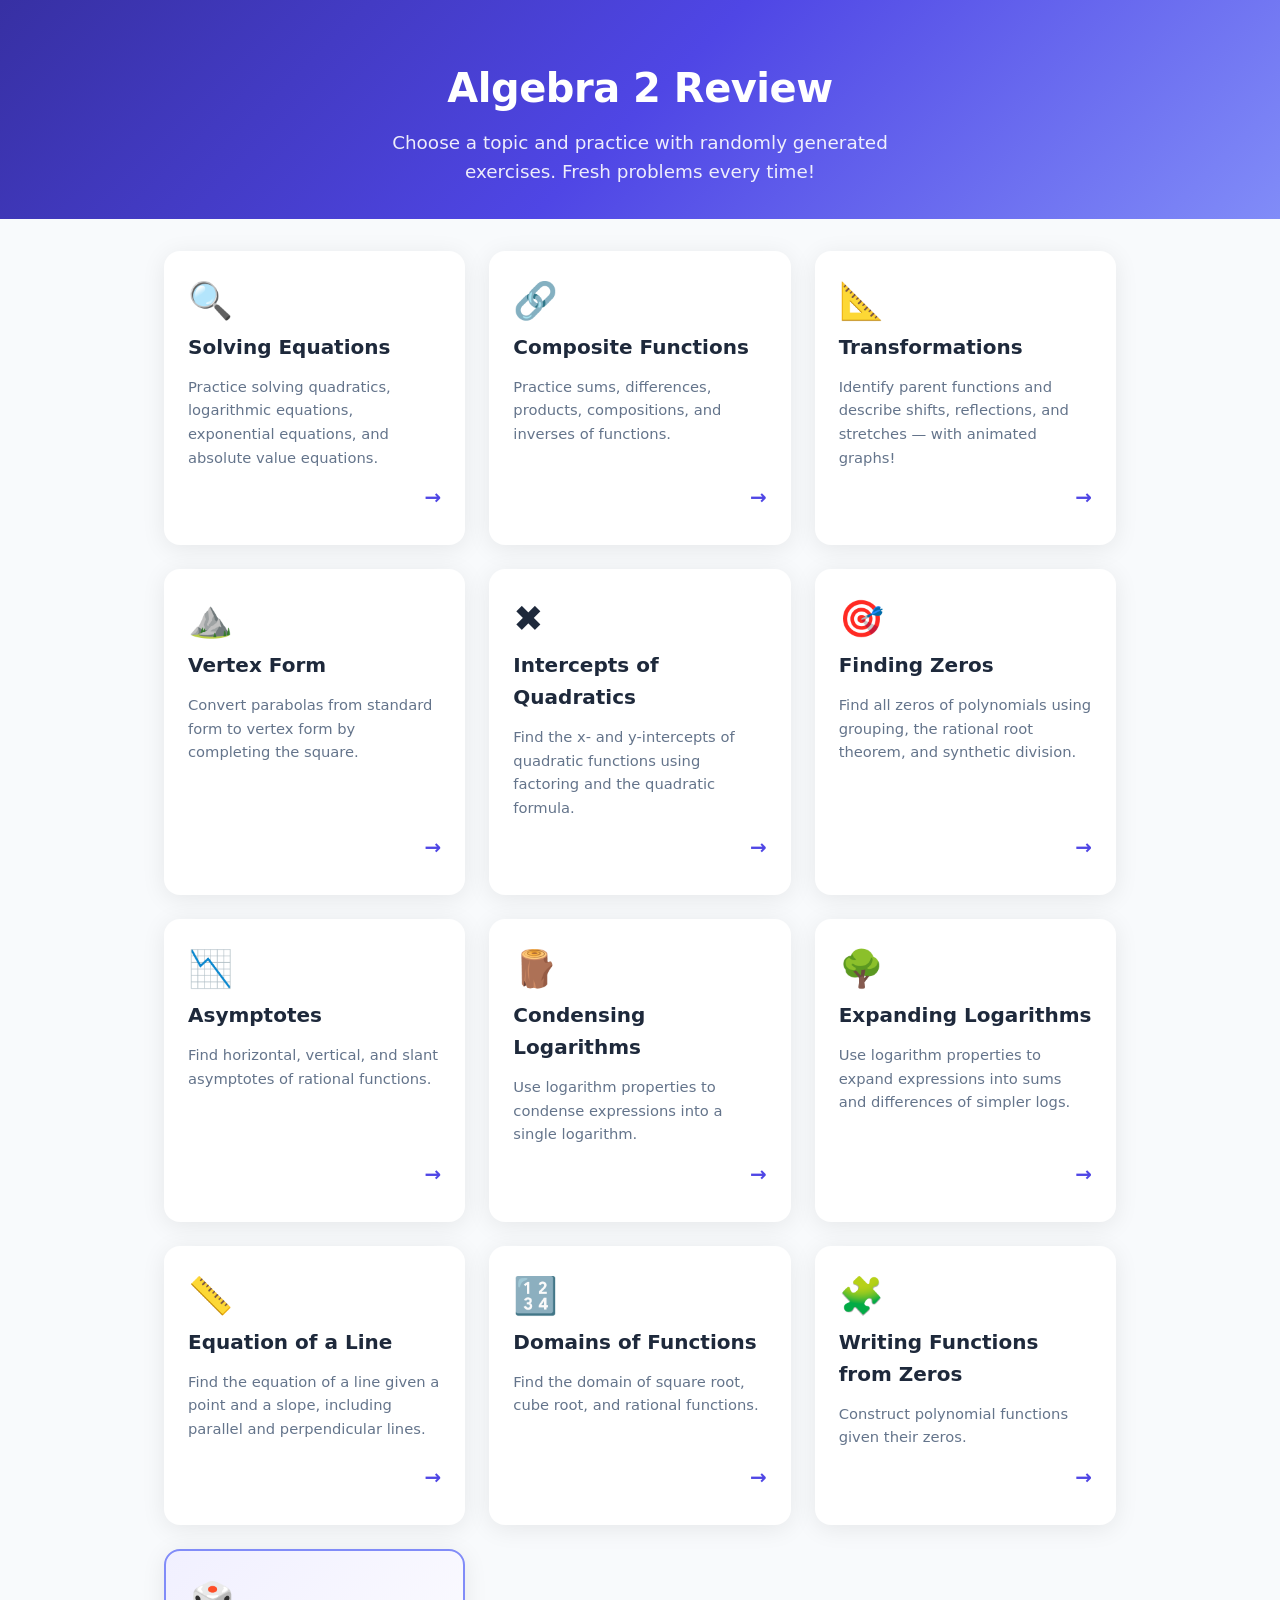
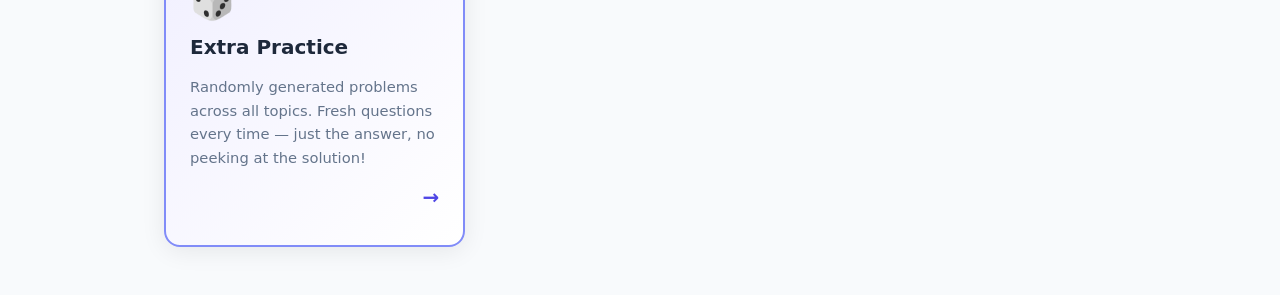
==== index.html @ 29db8e18 "first commit" ====
<!DOCTYPE html>
<html lang="en">
<head>
  <meta charset="UTF-8">
  <meta name="viewport" content="width=device-width, initial-scale=1.0">
  <title>Algebra 2 Review</title>
  <link rel="stylesheet" href="css/style.css">
</head>
<body>

  <header class="hero">
    <h1>Algebra 2 Review</h1>
    <p>Choose a topic and practice with randomly generated exercises. Fresh problems every time!</p>
  </header>

  <main class="topics">

    <a class="card" href="topics/solving-equations.html">
      <span class="icon">🔍</span>
      <h2>Solving Equations</h2>
      <p>Practice solving quadratics, logarithmic equations, exponential equations, and absolute value equations.</p>
      <span class="arrow">&rarr;</span>
    </a>

    <a class="card" href="topics/composite-functions.html">
      <span class="icon">🔗</span>
      <h2>Composite Functions</h2>
      <p>Practice sums, differences, products, compositions, and inverses of functions.</p>
      <span class="arrow">&rarr;</span>
    </a>

    <a class="card" href="topics/transformations.html">
      <span class="icon">📐</span>
      <h2>Transformations</h2>
      <p>Identify parent functions and describe shifts, reflections, and stretches — with animated graphs!</p>
      <span class="arrow">&rarr;</span>
    </a>

    <a class="card" href="topics/vertex-form.html">
      <span class="icon">⛰️</span>
      <h2>Vertex Form</h2>
      <p>Convert parabolas from standard form to vertex form by completing the square.</p>
      <span class="arrow">&rarr;</span>
    </a>

    <a class="card" href="topics/intercepts.html">
      <span class="icon">✖️</span>
      <h2>Intercepts of Quadratics</h2>
      <p>Find the x- and y-intercepts of quadratic functions using factoring and the quadratic formula.</p>
      <span class="arrow">&rarr;</span>
    </a>

    <a class="card" href="topics/finding-zeros.html">
      <span class="icon">🎯</span>
      <h2>Finding Zeros</h2>
      <p>Find all zeros of polynomials using grouping, the rational root theorem, and synthetic division.</p>
      <span class="arrow">&rarr;</span>
    </a>

    <a class="card" href="topics/asymptotes.html">
      <span class="icon">📉</span>
      <h2>Asymptotes</h2>
      <p>Find horizontal, vertical, and slant asymptotes of rational functions.</p>
      <span class="arrow">&rarr;</span>
    </a>

    <a class="card" href="topics/condensing-logs.html">
      <span class="icon">🪵</span>
      <h2>Condensing Logarithms</h2>
      <p>Use logarithm properties to condense expressions into a single logarithm.</p>
      <span class="arrow">&rarr;</span>
    </a>

    <a class="card" href="topics/expanding-logs.html">
      <span class="icon">🌳</span>
      <h2>Expanding Logarithms</h2>
      <p>Use logarithm properties to expand expressions into sums and differences of simpler logs.</p>
      <span class="arrow">&rarr;</span>
    </a>

    <a class="card" href="topics/equation-of-a-line.html">
      <span class="icon">📏</span>
      <h2>Equation of a Line</h2>
      <p>Find the equation of a line given a point and a slope, including parallel and perpendicular lines.</p>
      <span class="arrow">&rarr;</span>
    </a>

    <a class="card" href="topics/domains.html">
      <span class="icon">🔢</span>
      <h2>Domains of Functions</h2>
      <p>Find the domain of square root, cube root, and rational functions.</p>
      <span class="arrow">&rarr;</span>
    </a>

    <a class="card" href="topics/writing-from-zeros.html">
      <span class="icon">🧩</span>
      <h2>Writing Functions from Zeros</h2>
      <p>Construct polynomial functions given their zeros.</p>
      <span class="arrow">&rarr;</span>
    </a>

    <a class="card" href="topics/practice.html" style="border:2px solid var(--primary-light);background:linear-gradient(135deg,#f1f0ff,#fff)">
      <span class="icon">🎲</span>
      <h2>Extra Practice</h2>
      <p>Randomly generated problems across all topics. Fresh questions every time — just the answer, no peeking at the solution!</p>
      <span class="arrow">&rarr;</span>
    </a>

  </main>

</body>
</html>
---- css/style.css ----
/* === Reset & Base === */
*, *::before, *::after {
  box-sizing: border-box;
  margin: 0;
  padding: 0;
}

:root {
  --primary: #4f46e5;
  --primary-light: #818cf8;
  --primary-dark: #3730a3;
  --bg: #f8fafc;
  --card-bg: #ffffff;
  --text: #1e293b;
  --text-light: #64748b;
  --shadow: 0 4px 24px rgba(0, 0, 0, 0.08);
  --shadow-hover: 0 8px 32px rgba(79, 70, 229, 0.18);
  --radius: 16px;
}

body {
  font-family: 'Segoe UI', system-ui, -apple-system, sans-serif;
  background: var(--bg);
  color: var(--text);
  line-height: 1.6;
  min-height: 100vh;
}

/* === Landing Page Header === */
.hero {
  text-align: center;
  padding: 3.5rem 1.5rem 2rem;
  background: linear-gradient(135deg, var(--primary-dark), var(--primary), var(--primary-light));
  color: #fff;
}

.hero h1 {
  font-size: 2.5rem;
  font-weight: 800;
  letter-spacing: -0.5px;
  margin-bottom: 0.5rem;
}

.hero p {
  font-size: 1.15rem;
  opacity: 0.9;
  max-width: 540px;
  margin: 0 auto;
}

/* === Topic Card Grid === */
.topics {
  display: grid;
  grid-template-columns: repeat(auto-fill, minmax(260px, 1fr));
  gap: 1.5rem;
  max-width: 1000px;
  margin: 2rem auto 3rem;
  padding: 0 1.5rem;
  position: relative;
  z-index: 1;
}

.card {
  background: var(--card-bg);
  border-radius: var(--radius);
  box-shadow: var(--shadow);
  padding: 2rem 1.5rem;
  text-decoration: none;
  color: var(--text);
  transition: transform 0.2s ease, box-shadow 0.2s ease;
  display: flex;
  flex-direction: column;
  gap: 0.75rem;
}

.card:hover {
  transform: translateY(-4px);
  box-shadow: var(--shadow-hover);
}

.card .icon {
  font-size: 2.25rem;
  line-height: 1;
}

.card h2 {
  font-size: 1.25rem;
  font-weight: 700;
}

.card p {
  font-size: 0.92rem;
  color: var(--text-light);
  flex: 1;
}

.card .arrow {
  align-self: flex-end;
  font-size: 1.25rem;
  color: var(--primary);
  font-weight: 700;
}

/* === Exercises Page === */
.page-header {
  background: linear-gradient(135deg, var(--primary-dark), var(--primary));
  color: #fff;
  padding: 2rem 1.5rem;
}

.page-header a {
  color: rgba(255, 255, 255, 0.8);
  text-decoration: none;
  font-size: 0.9rem;
}

.page-header a:hover {
  color: #fff;
}

.page-header h1 {
  font-size: 2rem;
  font-weight: 800;
  margin-top: 0.5rem;
}

.exercises-container {
  max-width: 800px;
  margin: 2rem auto;
  padding: 0 1.5rem;
}

/* === Responsive === */
@media (max-width: 600px) {
  .hero h1 { font-size: 1.75rem; }
  .hero p { font-size: 1rem; }
  .topics { grid-template-columns: 1fr; margin-top: -1.5rem; }
}
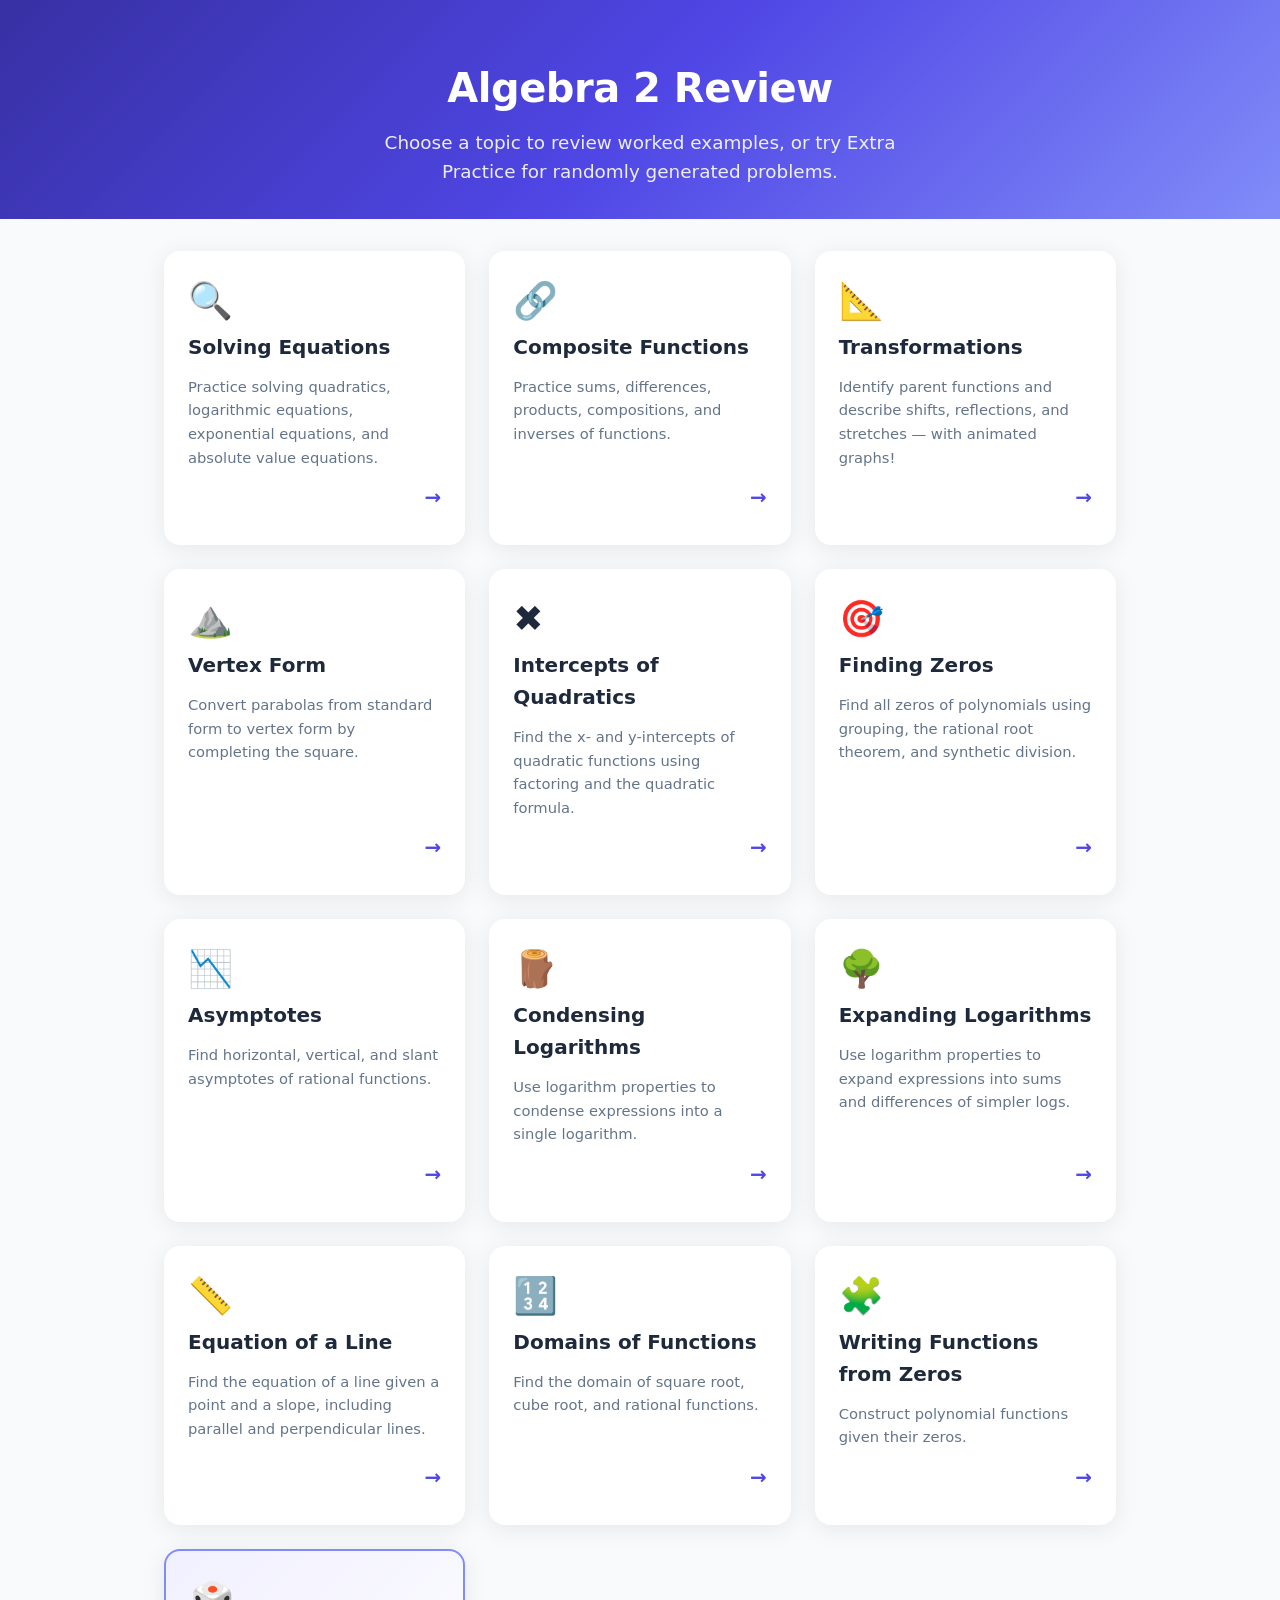
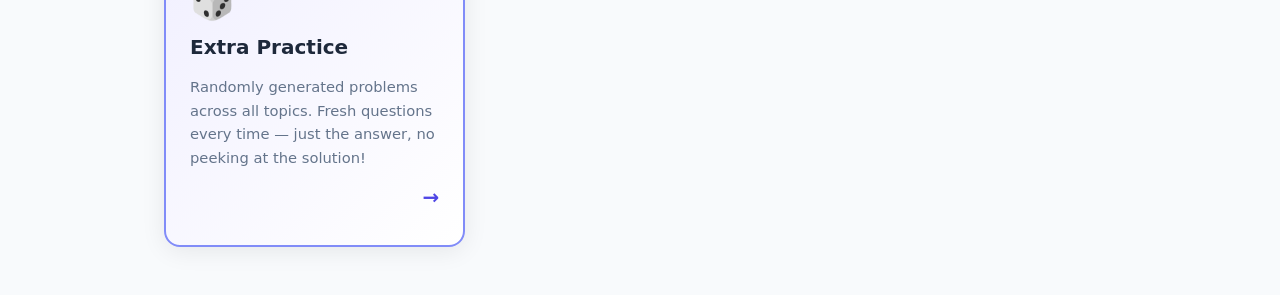
==== commit 2d1080bb: "fixing header" ====
--- a/index.html
+++ b/index.html
@@ -10,7 +10,7 @@
 
   <header class="hero">
     <h1>Algebra 2 Review</h1>
-    <p>Choose a topic and practice with randomly generated exercises. Fresh problems every time!</p>
+    <p>Choose a topic to review worked examples, or try Extra Practice for randomly generated problems.</p>
   </header>
 
   <main class="topics">
